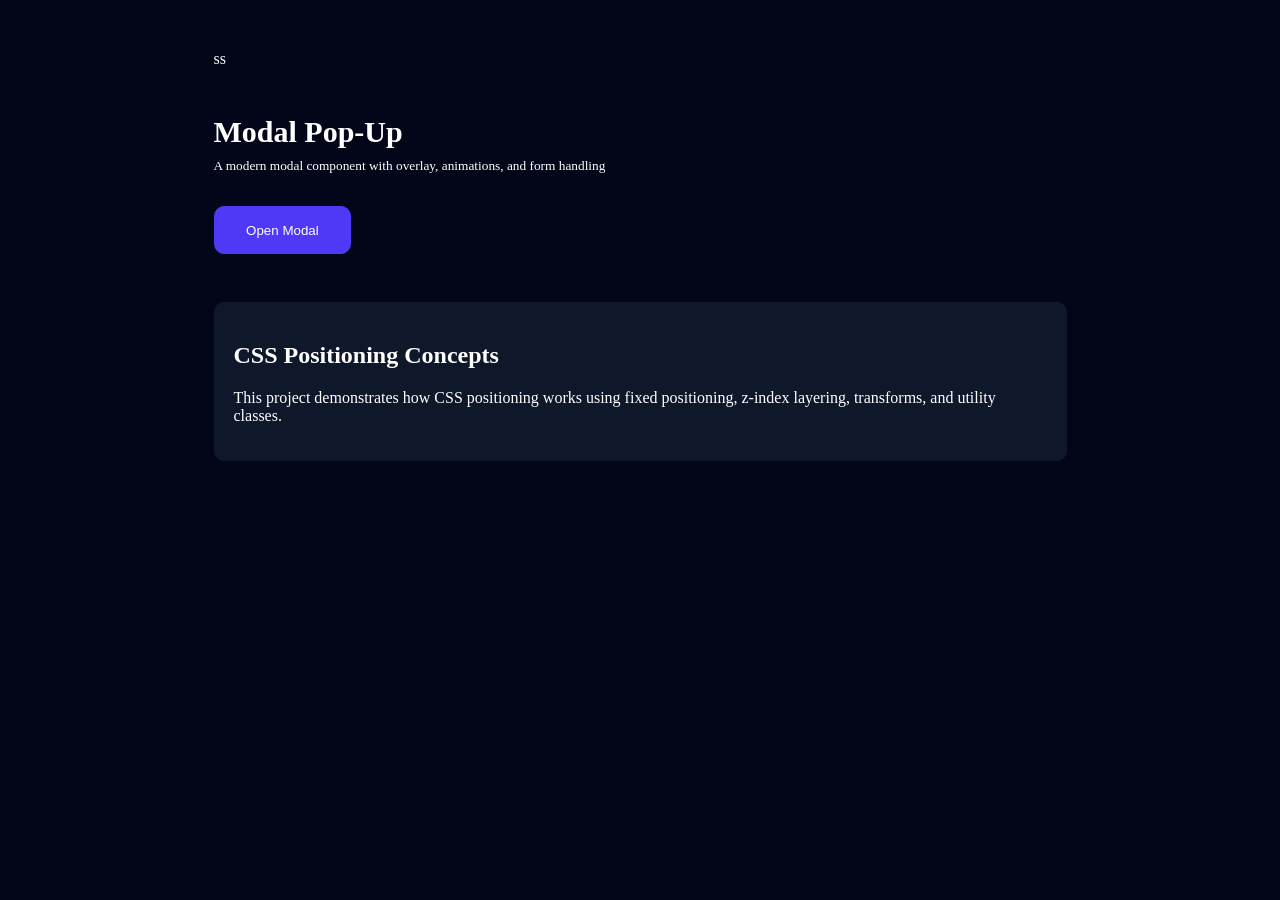
==== index.html @ a9c6646e "Initial commit: connect code to Hiit-repo" ====
<!DOCTYPE html>
<html lang="en">
<head>
    <meta charset="UTF-8">
    <meta name="viewport" content="width=device-width, initial-scale=1.0">
    <title>Modal Pop CSS Design</title>
    <link rel="stylesheet" href="modal.css">
</head>

<aside class="Side">
    <p>ss</p>
</aside>
<body>
    

    <header class="header">
        <p>Modal Pop-Up</p>
        <small>
            A modern modal component with overlay, animations, and form handling
        </small>
        <button class="open-modal-btn">Open Modal</button>
    </header>

    <section class="css-concepts-card">
        <h2>CSS Positioning Concepts</h2>
        <p>
            This project demonstrates how CSS positioning works using
            fixed positioning, z-index layering, transforms, and utility classes.
        </p>
    </section>

    <!-- Modal -->
    <div class="modal-form hidden">

        <header>
            <h2>Create New Project</h2>
            <small>Enter project details to get started</small>
        </header>

        <form>

            <label>Project Name</label>
            <input type="text" placeholder="My Awesome Project">

            <label>Description</label>
            <textarea placeholder="Describe your project.."></textarea>

            <label>Category</label>
            <input type="text">

        </form>

        <div class="button-div">
            <button class="cancel-btn" >Cancel</button>
            <button class="create-btn">Create Project</button>
        </div>

    </div>

    <script src="modal.js"></script>

</body>
</html>
---- modal.css ----
body{
    background-color: #020618;
    margin: 50px 213.5px;
    color: #fff
}

/* Header */

.header{
    display: flex;
    flex-direction: column;
    gap: 0px;
}

.header p{
    font-size: 30px;
    color: #fff;
    font-weight: bold;
    line-height: 36px;
    margin-bottom: 8px;
}

.header button{
    background-color: #4F39F6;
    color: #fff;
    width: 137.8px;
    height: 48px;
    border-radius: 10px;
    margin-top: 32px;
    margin-bottom: 48px;
    border: 1px solid #4F39F6;
    cursor: pointer;
}

.header button:hover{
    opacity: 1;
    background-color: #2209e6;
}

/* Card */

.css-concepts-card{
background-color: #0F172B;
max-width: 896px;
max-height: 254px;
padding: 20px 20px;
border-radius: 10px;
}

/* Modal */

.modal-form{
    background-color: #1D293D;
    position: fixed;
    top: 50%;
    left: 50%;
    transform: translate(-50%, -50%);
    z-index: 100;
    width: 400px;
    padding: 25px;
    border-radius: 12px;
}

/* Inputs */

.modal-form input,
.modal-form textarea{
    background-color: #0F172B;
    width: 100%;
    border-radius: 10px;
    border: 1px solid #0F172B;
    padding: 12px;
    margin-top: 8px;
    margin-bottom: 16px;
    color: white;
}

/* Buttons */

.button-div{
    display: flex;
    gap: 16px;
    margin-top: 24px;
    align-items: center;
    justify-content: center;
}

/* Hidden Utility Class */

.hidden{
    display: none !important;
}
.cancel-btn{
    padding: 10px 20px;
    border: none;
    border-radius: 8px;
    color: #fff;
    background-color: blue;
}
.create-btn{
    padding: 10px 20px;
    border: none;
    border-radius: 8px;
    color: #fff;
    background-color: blue;

}
.side{
    display: flex;
    width: 250px;
    background-color: #6155b7;
    padding: 20px;
    min-height: 100vh;
}
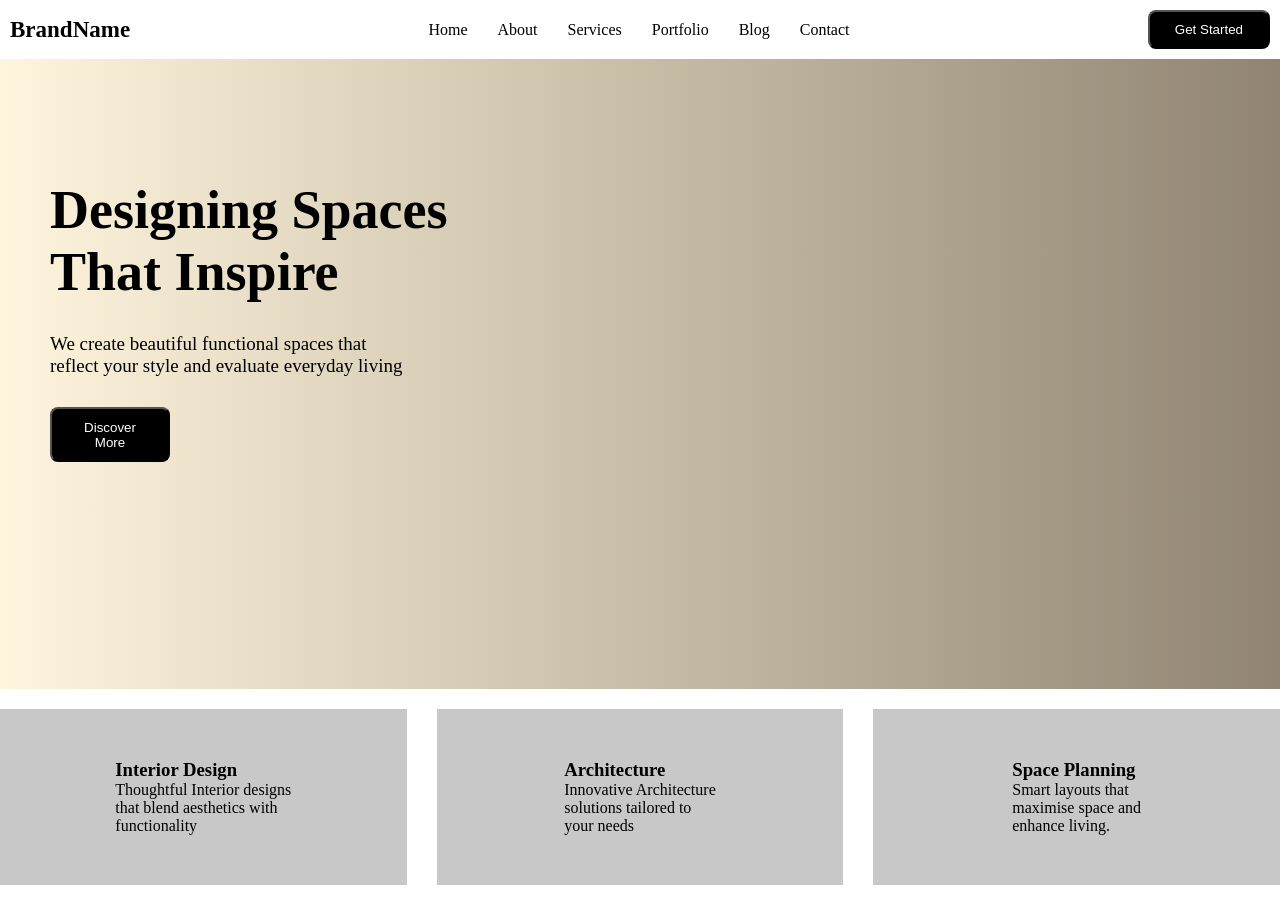
==== commit 3d731c11: "Add files via upload" ====
--- a/index.html
+++ b/index.html
@@ -1,63 +1,140 @@
-<!DOCTYPE html>
-<html lang="en">
-<head>
-    <meta charset="UTF-8">
-    <meta name="viewport" content="width=device-width, initial-scale=1.0">
-    <title>Modal Pop CSS Design</title>
-    <link rel="stylesheet" href="modal.css">
-</head>
-
-<aside class="Side">
-    <p>ss</p>
-</aside>
-<body>
-    
-
-    <header class="header">
-        <p>Modal Pop-Up</p>
-        <small>
-            A modern modal component with overlay, animations, and form handling
-        </small>
-        <button class="open-modal-btn">Open Modal</button>
-    </header>
-
-    <section class="css-concepts-card">
-        <h2>CSS Positioning Concepts</h2>
-        <p>
-            This project demonstrates how CSS positioning works using
-            fixed positioning, z-index layering, transforms, and utility classes.
-        </p>
-    </section>
-
-    <!-- Modal -->
-    <div class="modal-form hidden">
-
-        <header>
-            <h2>Create New Project</h2>
-            <small>Enter project details to get started</small>
-        </header>
-
-        <form>
-
-            <label>Project Name</label>
-            <input type="text" placeholder="My Awesome Project">
-
-            <label>Description</label>
-            <textarea placeholder="Describe your project.."></textarea>
-
-            <label>Category</label>
-            <input type="text">
-
-        </form>
-
-        <div class="button-div">
-            <button class="cancel-btn" >Cancel</button>
-            <button class="create-btn">Create Project</button>
-        </div>
-
-    </div>
-
-    <script src="modal.js"></script>
-
-</body>
+<!DOCTYPE html>
+<html lang="en">
+<head>
+    <meta charset="UTF-8">
+    <meta name="viewport" content="width=device-width, initial-scale=1.0">
+    <title>Document</title>
+    <style>
+
+        *{
+            margin: 0;
+            padding: 0;
+            box-sizing: 0;
+        }
+        .navbar{
+       display: flex;
+       gap: 10px;
+       justify-content: space-between;
+       align-items: center;
+       flex-direction: row;
+       padding: 10px;
+        }
+        ul{
+            list-style-type: none;
+            display: flex;
+            flex-direction: row;
+            gap: 30px;
+        }
+        .title{
+          font-weight: 200;
+          font-size: 23px;
+
+        }
+        .btn{
+            background-color: black;
+            padding: 10px 25px;
+            color: white;
+            border-radius: 8px;
+        }
+       
+        .img-section{
+            height: 70vh;
+            width: 100%;
+            background: linear-gradient(to right, rgba(255, 241, 207, 0.7),rgba(97, 81, 54, 0.7)),url("image/decor.webp");
+        }
+        .btn2{
+             background-color: black;
+            padding: 10px 25px;
+            color: white;
+            border-radius: 8px;
+        }
+        .word{
+            display: flex;
+           padding-top: 120px;
+           padding-left: 50px;
+           flex-direction: column;
+           gap: 30px;
+           
+        }
+        .word button{
+           
+            width: 120px;
+            height: 55px;
+        }
+        .word h1{
+            font-size: 54px;
+        }
+        .word p{
+            font-size: 19px;
+        }
+        .card-container{
+            display: grid;
+            grid-template-columns: repeat(3,1fr);
+            gap: 30px;
+            padding-top: 20px;
+            padding-bottom: 20px;
+            
+        }
+        .card{
+            display: flex;
+            justify-content: center;
+            align-items: center;
+            background-color: rgb(200, 200, 200);
+            padding: 50px 10px;
+            
+        }
+    </style>
+</head>
+<body>
+    <nav class="navbar">
+        <div class="title"><strong>BrandName</strong></div>
+        <ul class="ul">
+            <li>Home</li>
+            <li>About</li>
+            <li>Services</li>
+            <li>Portfolio</li>
+            <li>Blog</li>
+            <li>Contact</li>
+        </ul>
+        <button class="btn">Get Started</button>
+    </nav>
+    <section class="img-section">
+        <div class="word">
+       <h1>Designing Spaces <br>
+           That Inspire
+       </h1>
+       <p>We create beautiful functional spaces that <br> reflect your style and evaluate everyday living</p>
+       <button class="btn2">Discover More</button>
+       </div>
+    </section>
+    <div class="card-container">
+        
+        <div class="card">
+          
+            <div class="card-content">
+                <h3>Interior Design</h3>
+                <p>Thoughtful Interior designs <br> that blend aesthetics with <br> functionality</p>
+            </div>
+        </div>
+
+       
+        <div class="card">
+           
+            <div class="card-content">
+                <h3>Architecture</h3>
+                <p>Innovative Architecture <br> solutions tailored to <br> your needs</p>
+            </div>
+        </div>
+
+       
+        <div class="card">
+           
+            <div class="card-content">
+                <h3>Space Planning</h3>
+                <p>Smart layouts that <br> maximise space and <br> enhance living.</p>
+            </div>
+        </div>
+    </div>
+    
+</body>
 </html>
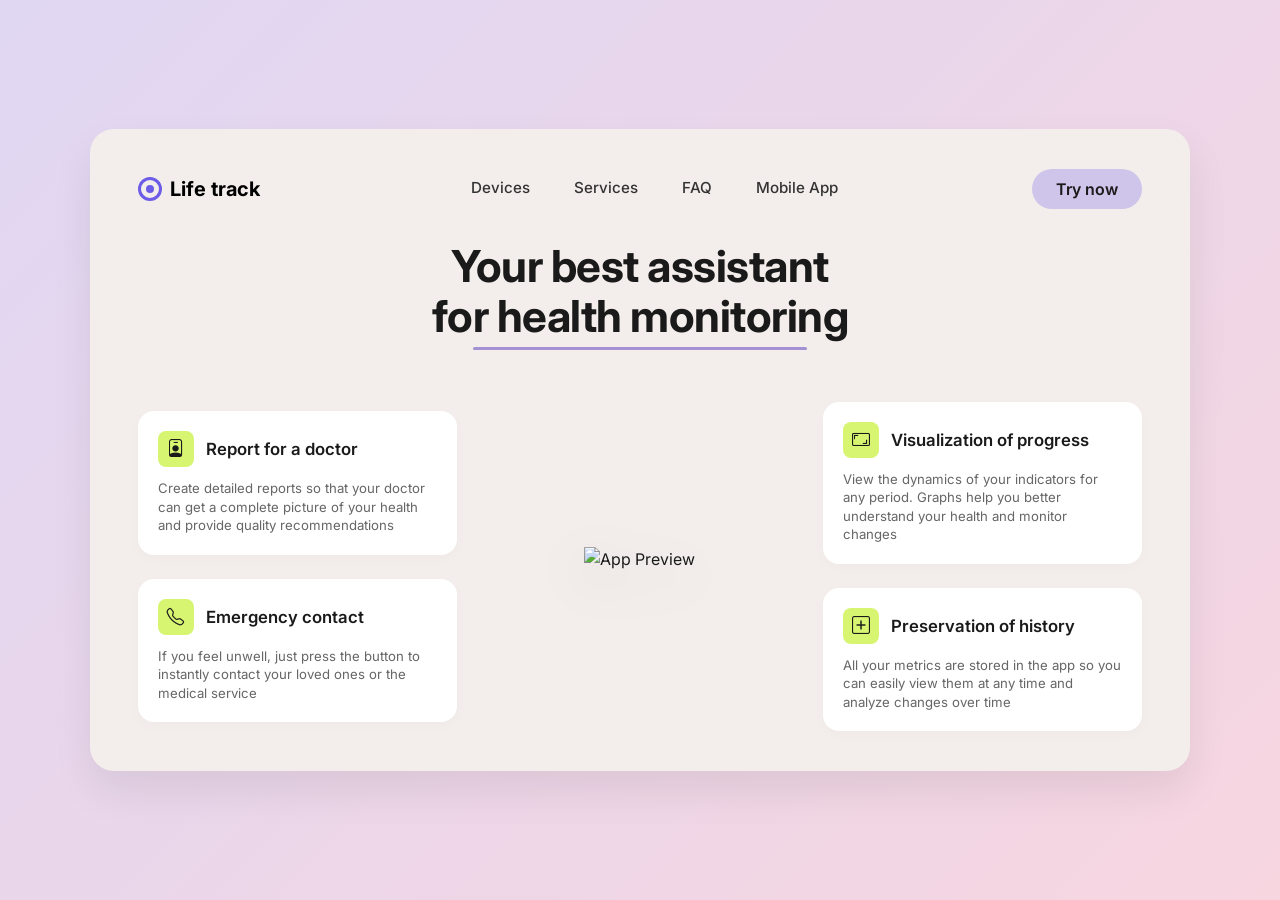
==== commit 97dec5f3: "Add files via upload" ====
--- a/index.html
+++ b/index.html
@@ -3,138 +3,303 @@
 <head>
     <meta charset="UTF-8">
     <meta name="viewport" content="width=device-width, initial-scale=1.0">
-    <title>Document</title>
+    <title>Life track - Health Monitoring</title>
+    <!-- Bootstrap 5 CSS -->
+    <link href="https://cdn.jsdelivr.net/npm/bootstrap@5.3.0/dist/css/bootstrap.min.css" rel="stylesheet">
+    <!-- Bootstrap Icons -->
+    <link href="https://cdn.jsdelivr.net/npm/bootstrap-icons@1.10.5/font/bootstrap-icons.css" rel="stylesheet">
+    <!-- Google Fonts -->
+    <link href="https://fonts.googleapis.com/css2?family=Inter:wght@400;500;600;700&display=swap" rel="stylesheet">
+    
     <style>
-
-        *{
+        body {
+            font-family: 'Inter', sans-serif;
+            background: linear-gradient(135deg, #e0d7f3 0%, #f7d6e0 100%);
+            min-height: 100vh;
+            display: flex;
+            align-items: center;
+            justify-content: center;
+            padding: 2rem 0;
+            color: #1a1a1a;
+        }
+
+        /* Main Container Card */
+        .app-card {
+            background-color: #f3eeeb;
+            border-radius: 24px;
+            padding: 2.5rem 3rem;
+            width: 100%;
+            max-width: 1100px;
+            box-shadow: 0 20px 40px rgba(0, 0, 0, 0.08);
+            position: relative;
+            overflow: hidden;
+        }
+
+        /* Navbar Styling */
+        .navbar-brand {
+            font-weight: 700;
+            font-size: 1.25rem;
+            color: #000;
+            display: flex;
+            align-items: center;
+            gap: 8px;
+        }
+
+        .logo-icon {
+            width: 24px;
+            height: 24px;
+            border: 3px solid #6c5ce7;
+            border-radius: 50%;
+            display: inline-block;
+            position: relative;
+        }
+
+        .logo-icon::after {
+            content: '';
+            width: 8px;
+            height: 8px;
+            background-color: #6c5ce7;
+            border-radius: 50%;
+            position: absolute;
+            top: 50%;
+            left: 50%;
+            transform: translate(-50%, -50%);
+        }
+
+        .nav-link {
+            color: #333;
+            font-weight: 500;
+            font-size: 0.95rem;
+            margin: 0 10px;
+        }
+
+        .btn-try {
+            background-color: #cfc5eb;
+            color: #1a1a1a;
+            border-radius: 50px;
+            padding: 8px 24px;
+            font-weight: 600;
+            border: none;
+            transition: all 0.2s ease;
+        }
+
+        .btn-try:hover {
+            background-color: #beafd8;
+            color: #000;
+        }
+
+        /* Hero Heading */
+        .hero-title {
+            font-size: 2.75rem;
+            font-weight: 700;
+            line-height: 1.15;
+            letter-spacing: -0.5px;
+            margin-top: 2rem;
+            margin-bottom: 2rem;
+        }
+
+        .underline-decor {
+            display: inline-block;
+            position: relative;
+        }
+
+        .underline-decor::after {
+            content: '';
+            position: absolute;
+            bottom: -8px;
+            left: 10%;
+            width: 80%;
+            height: 3px;
+            background-color: #a491d3;
+            border-radius: 2px;
+        }
+
+        /* Feature Cards */
+        .feature-card {
+            background: #ffffff;
+            border-radius: 16px;
+            padding: 1.25rem;
+            box-shadow: 0 4px 15px rgba(0, 0, 0, 0.02);
+            height: 100%;
+            display: flex;
+            flex-direction: column;
+            justify-content: space-between;
+        }
+
+        .feature-header {
+            display: flex;
+            align-items: center;
+            gap: 12px;
+            margin-bottom: 0.75rem;
+        }
+
+        .icon-box {
+            width: 36px;
+            height: 36px;
+            background-color: #d8f572;
+            border-radius: 8px;
+            display: flex;
+            align-items: center;
+            justify-content: center;
+            font-size: 1.1rem;
+            color: #1a1a1a;
+            flex-shrink: 0;
+        }
+
+        .feature-title {
+            font-weight: 600;
+            font-size: 1.05rem;
             margin: 0;
-            padding: 0;
-            box-sizing: 0;
-        }
-        .navbar{
-       display: flex;
-       gap: 10px;
-       justify-content: space-between;
-       align-items: center;
-       flex-direction: row;
-       padding: 10px;
-        }
-        ul{
-            list-style-type: none;
-            display: flex;
-            flex-direction: row;
-            gap: 30px;
-        }
-        .title{
-          font-weight: 200;
-          font-size: 23px;
-
-        }
-        .btn{
-            background-color: black;
-            padding: 10px 25px;
-            color: white;
-            border-radius: 8px;
-        }
-       
-        .img-section{
-            height: 70vh;
-            width: 100%;
-            background: linear-gradient(to right, rgba(255, 241, 207, 0.7),rgba(97, 81, 54, 0.7)),url("image/decor.webp");
-        }
-        .btn2{
-             background-color: black;
-            padding: 10px 25px;
-            color: white;
-            border-radius: 8px;
-        }
-        .word{
-            display: flex;
-           padding-top: 120px;
-           padding-left: 50px;
-           flex-direction: column;
-           gap: 30px;
-           
-        }
-        .word button{
-           
-            width: 120px;
-            height: 55px;
-        }
-        .word h1{
-            font-size: 54px;
-        }
-        .word p{
-            font-size: 19px;
-        }
-        .card-container{
-            display: grid;
-            grid-template-columns: repeat(3,1fr);
-            gap: 30px;
-            padding-top: 20px;
-            padding-bottom: 20px;
-            
-        }
-        .card{
-            display: flex;
-            justify-content: center;
-            align-items: center;
-            background-color: rgb(200, 200, 200);
-            padding: 50px 10px;
-            
+        }
+
+        .feature-desc {
+            font-size: 0.825rem;
+            color: #666;
+            line-height: 1.4;
+            margin: 0;
+        }
+
+        /* Phone Image container */
+        .phone-wrapper {
+            position: relative;
+            text-align: center;
+            margin-top: -1rem;
+        }
+
+        .phone-img {
+            max-width: 100%;
+            height: auto;
+            max-height: 440px;
+            filter: drop-shadow(0 15px 25px rgba(0,0,0,0.15));
+        }
+
+        /* Responsive spacing adjustments */
+        @media (max-width: 991px) {
+            .hero-title {
+                font-size: 2rem;
+            }
+            .app-card {
+                padding: 1.5rem;
+            }
+            .phone-wrapper {
+                margin-top: 1.5rem;
+                margin-bottom: 1.5rem;
+            }
         }
     </style>
 </head>
 <body>
-    <nav class="navbar">
-        <div class="title"><strong>BrandName</strong></div>
-        <ul class="ul">
-            <li>Home</li>
-            <li>About</li>
-            <li>Services</li>
-            <li>Portfolio</li>
-            <li>Blog</li>
-            <li>Contact</li>
-        </ul>
-        <button class="btn">Get Started</button>
-    </nav>
-    <section class="img-section">
-        <div class="word">
-       <h1>Designing Spaces <br>
-           That Inspire
-       </h1>
-       <p>We create beautiful functional spaces that <br> reflect your style and evaluate everyday living</p>
-       <button class="btn2">Discover More</button>
-       </div>
-    </section>
-    <div class="card-container">
+
+<div class="container d-flex justify-content-center">
+    <div class="app-card">
         
-        <div class="card">
-          
-            <div class="card-content">
-                <h3>Interior Design</h3>
-                <p>Thoughtful Interior designs <br> that blend aesthetics with <br> functionality</p>
+      
+        <nav class="navbar navbar-expand-md navbar-light p-0">
+            <div class="container-fluid p-0">
+                <a class="navbar-brand" href="#">
+                    <span class="logo-icon"></span> Life track
+                </a>
+                
+                <button class="navbar-toggler" type="button" data-bs-toggle="collapse" data-bs-target="#navbarNav">
+                    <span class="navbar-toggler-icon"></span>
+                </button>
+                
+                <div class="collapse navbar-collapse justify-content-center" id="navbarNav">
+                    <ul class="navbar-nav gap-2 my-2 my-md-0">
+                        <li class="nav-item"><a class="nav-link" href="#">Devices</a></li>
+                        <li class="nav-item"><a class="nav-link" href="#">Services</a></li>
+                        <li class="nav-item"><a class="nav-link" href="#">FAQ</a></li>
+                        <li class="nav-item"><a class="nav-link" href="#">Mobile App</a></li>
+                    </ul>
+                </div>
+                
+                <div class="d-none d-md-block">
+                    <a href="#" class="btn btn-try">Try now</a>
+                </div>
+            </div>
+        </nav>
+
+       
+        <div class="row text-center justify-content-center">
+            <div class="col-lg-8">
+                <h1 class="hero-title">
+                    Your best assistant<br>
+                    <span class="underline-decor">for health monitoring</span>
+                </h1>
             </div>
         </div>
 
-       
-        <div class="card">
+        
+        <div class="row g-4 align-items-center mt-1">
+            
+            
+            <div class="col-lg-4 d-flex flex-column gap-4 order-2 order-lg-1">
+                <div class="feature-card">
+                    <div class="feature-header">
+                        <div class="icon-box">
+                            <i class="bi bi-person-badge"></i>
+                        </div>
+                        <h3 class="feature-title">Report for a doctor</h3>
+                    </div>
+                    <p class="feature-desc">
+                        Create detailed reports so that your doctor can get a complete picture of your health and provide quality recommendations
+                    </p>
+                </div>
+
+                <div class="feature-card">
+                    <div class="feature-header">
+                        <div class="icon-box">
+                            <i class="bi bi-telephone"></i>
+                        </div>
+                        <h3 class="feature-title">Emergency contact</h3>
+                    </div>
+                    <p class="feature-desc">
+                        If you feel unwell, just press the button to instantly contact your loved ones or the medical service
+                    </p>
+                </div>
+            </div>
+
+            <!-- Center Phone Mockup Column -->
+            <div class="col-lg-4 text-center order-1 order-lg-2">
+                <div class="phone-wrapper">
+
+                    <img src="https://i.ibb.co/Ld2s1t0/phone-mockup.png" alt="App Preview" class="phone-img img-fluid">
+                </div>
+            </div>
+
            
-            <div class="card-content">
-                <h3>Architecture</h3>
-                <p>Innovative Architecture <br> solutions tailored to <br> your needs</p>
-            </div>
+            <div class="col-lg-4 d-flex flex-column gap-4 order-3 order-lg-3">
+                <div class="feature-card">
+                    <div class="feature-header">
+                        <div class="icon-box">
+                            <i class="bi bi-aspect-ratio"></i>
+                        </div>
+                        <h3 class="feature-title">Visualization of progress</h3>
+                    </div>
+                    <p class="feature-desc">
+                        View the dynamics of your indicators for any period. Graphs help you better understand your health and monitor changes
+                    </p>
+                </div>
+
+                <div class="feature-card">
+                    <div class="feature-header">
+                        <div class="icon-box">
+                            <i class="bi bi-plus-square"></i>
+                        </div>
+                        <h3 class="feature-title">Preservation of history</h3>
+                    </div>
+                    <p class="feature-desc">
+                        All your metrics are stored in the app so you can easily view them at any time and analyze changes over time
+                    </p>
+                </div>
+            </div>
+
         </div>
 
-       
-        <div class="card">
-           
-            <div class="card-content">
-                <h3>Space Planning</h3>
-                <p>Smart layouts that <br> maximise space and <br> enhance living.</p>
-            </div>
-        </div>
     </div>
-    
+</div>
+
+
+<script src="https://cdn.jsdelivr.net/npm/bootstrap@5.3.0/dist/js/bootstrap.bundle.min.js"></script>
 </body>
 </html>
